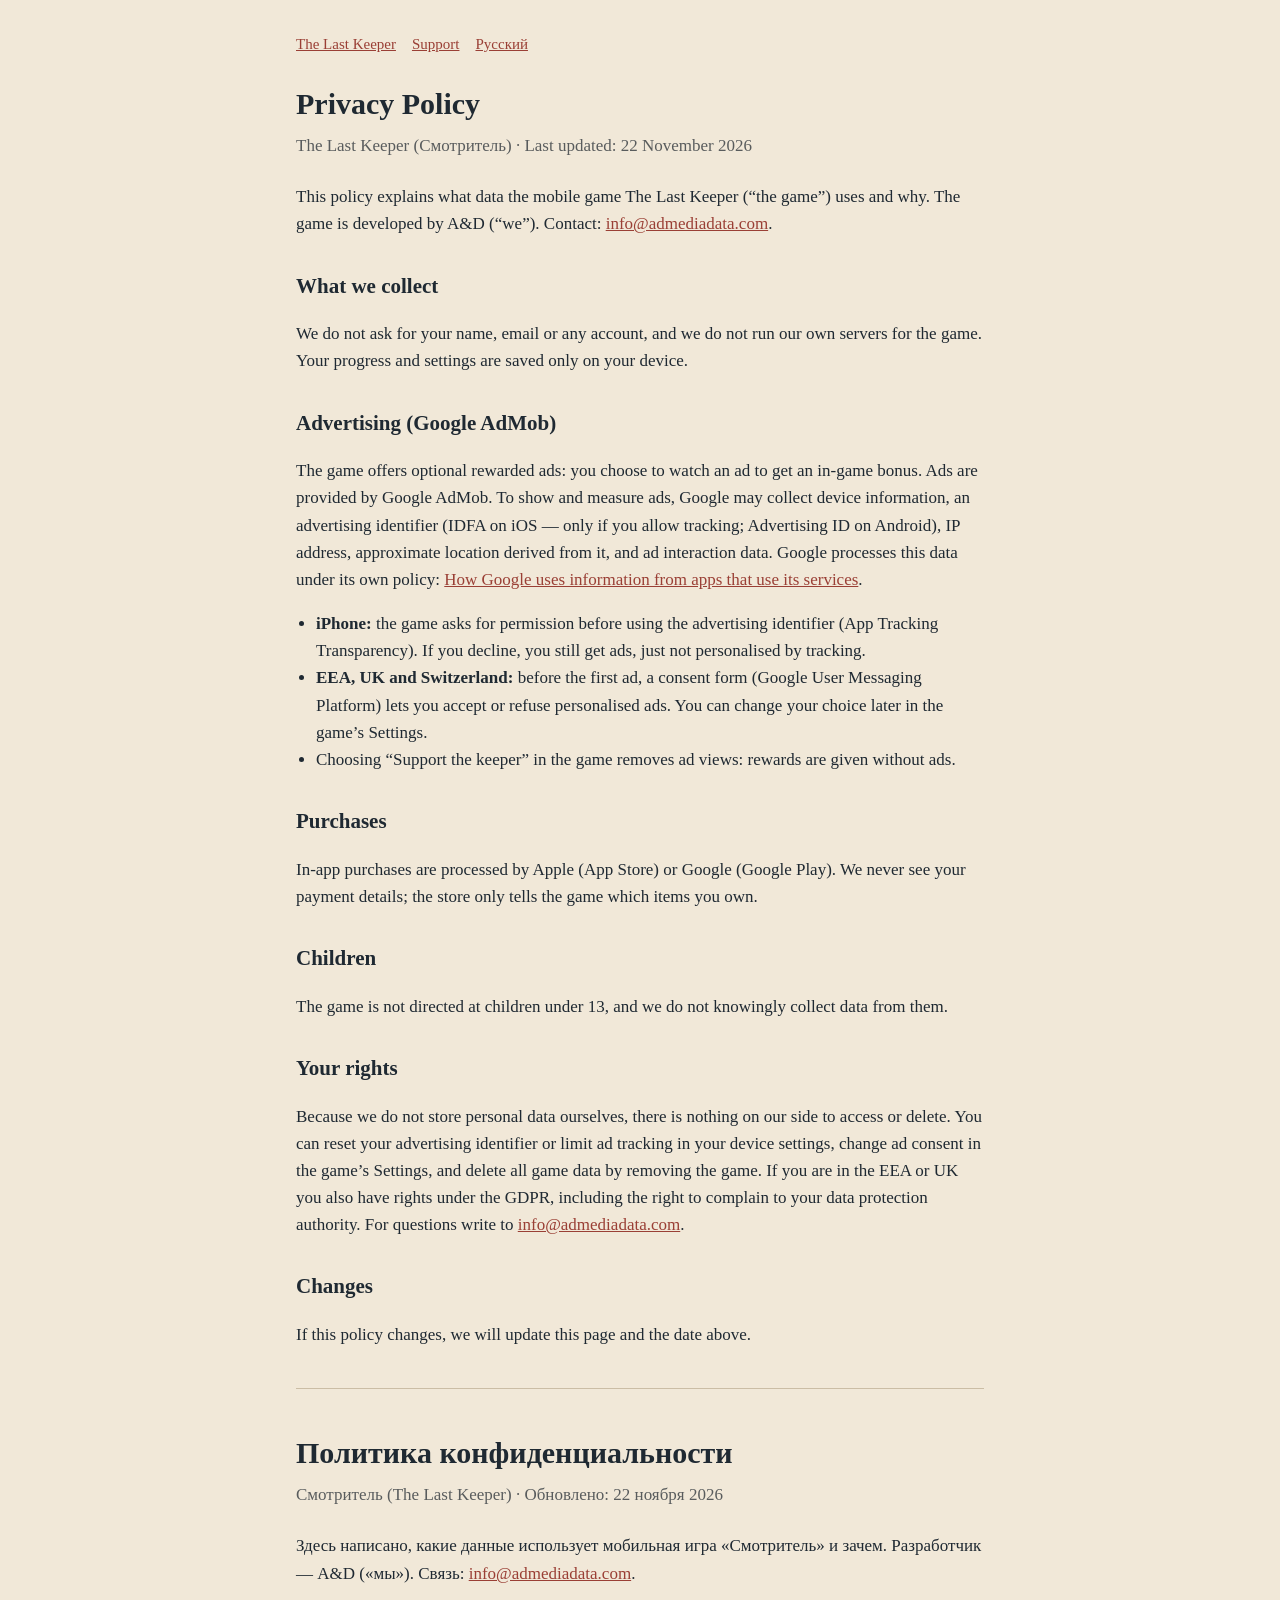
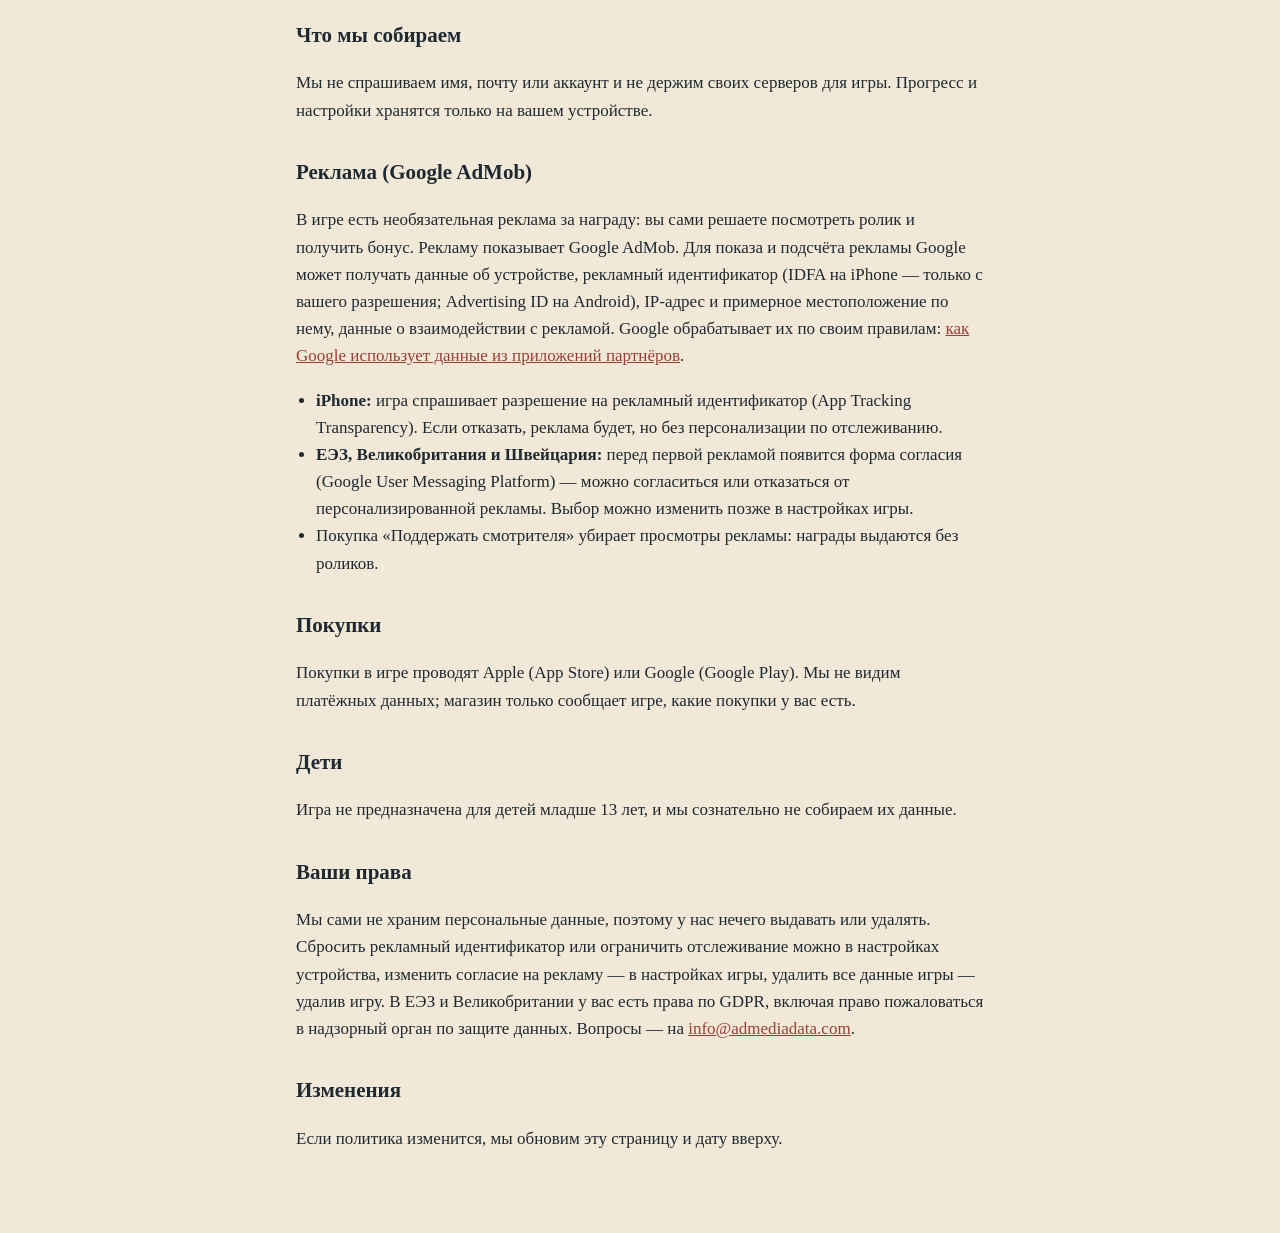
==== privacy.html @ fee724eb "Site for The Last Keeper: privacy policy, support, app-ads.txt Co-Authored-By: Claude Opus 5.5 <nore" ====
<!doctype html><html lang="en"><head><meta charset="utf-8"><meta name="viewport" content="width=device-width,initial-scale=1">
<title>Privacy Policy · The Last Keeper</title><link rel="stylesheet" href="style.css"></head><body><main>
<nav><a href="index.html">The Last Keeper</a><a href="support.html">Support</a><a href="#ru">Русский</a></nav>
<h1>Privacy Policy</h1><p class="sub">The Last Keeper (Смотритель) · Last updated: 22 November 2026</p>
<p>This policy explains what data the mobile game The Last Keeper (“the game”) uses and why. The game is developed by A&amp;D (“we”). Contact: <a href="mailto:info@admediadata.com">info@admediadata.com</a>.</p>
<h2>What we collect</h2>
<p>We do not ask for your name, email or any account, and we do not run our own servers for the game. Your progress and settings are saved only on your device.</p>
<h2>Advertising (Google AdMob)</h2>
<p>The game offers optional rewarded ads: you choose to watch an ad to get an in-game bonus. Ads are provided by Google AdMob. To show and measure ads, Google may collect device information, an advertising identifier (IDFA on iOS — only if you allow tracking; Advertising ID on Android), IP address, approximate location derived from it, and ad interaction data. Google processes this data under its own policy: <a href="https://policies.google.com/technologies/partner-sites">How Google uses information from apps that use its services</a>.</p>
<ul>
<li><b>iPhone:</b> the game asks for permission before using the advertising identifier (App Tracking Transparency). If you decline, you still get ads, just not personalised by tracking.</li>
<li><b>EEA, UK and Switzerland:</b> before the first ad, a consent form (Google User Messaging Platform) lets you accept or refuse personalised ads. You can change your choice later in the game’s Settings.</li>
<li>Choosing “Support the keeper” in the game removes ad views: rewards are given without ads.</li>
</ul>
<h2>Purchases</h2>
<p>In-app purchases are processed by Apple (App Store) or Google (Google Play). We never see your payment details; the store only tells the game which items you own.</p>
<h2>Children</h2>
<p>The game is not directed at children under 13, and we do not knowingly collect data from them.</p>
<h2>Your rights</h2>
<p>Because we do not store personal data ourselves, there is nothing on our side to access or delete. You can reset your advertising identifier or limit ad tracking in your device settings, change ad consent in the game’s Settings, and delete all game data by removing the game. If you are in the EEA or UK you also have rights under the GDPR, including the right to complain to your data protection authority. For questions write to <a href="mailto:info@admediadata.com">info@admediadata.com</a>.</p>
<h2>Changes</h2>
<p>If this policy changes, we will update this page and the date above.</p>
<hr id="ru">
<h1>Политика конфиденциальности</h1><p class="sub">Смотритель (The Last Keeper) · Обновлено: 22 ноября 2026</p>
<p>Здесь написано, какие данные использует мобильная игра «Смотритель» и зачем. Разработчик — A&amp;D («мы»). Связь: <a href="mailto:info@admediadata.com">info@admediadata.com</a>.</p>
<h2>Что мы собираем</h2>
<p>Мы не спрашиваем имя, почту или аккаунт и не держим своих серверов для игры. Прогресс и настройки хранятся только на вашем устройстве.</p>
<h2>Реклама (Google AdMob)</h2>
<p>В игре есть необязательная реклама за награду: вы сами решаете посмотреть ролик и получить бонус. Рекламу показывает Google AdMob. Для показа и подсчёта рекламы Google может получать данные об устройстве, рекламный идентификатор (IDFA на iPhone — только с вашего разрешения; Advertising ID на Android), IP-адрес и примерное местоположение по нему, данные о взаимодействии с рекламой. Google обрабатывает их по своим правилам: <a href="https://policies.google.com/technologies/partner-sites?hl=ru">как Google использует данные из приложений партнёров</a>.</p>
<ul>
<li><b>iPhone:</b> игра спрашивает разрешение на рекламный идентификатор (App Tracking Transparency). Если отказать, реклама будет, но без персонализации по отслеживанию.</li>
<li><b>ЕЭЗ, Великобритания и Швейцария:</b> перед первой рекламой появится форма согласия (Google User Messaging Platform) — можно согласиться или отказаться от персонализированной рекламы. Выбор можно изменить позже в настройках игры.</li>
<li>Покупка «Поддержать смотрителя» убирает просмотры рекламы: награды выдаются без роликов.</li>
</ul>
<h2>Покупки</h2>
<p>Покупки в игре проводят Apple (App Store) или Google (Google Play). Мы не видим платёжных данных; магазин только сообщает игре, какие покупки у вас есть.</p>
<h2>Дети</h2>
<p>Игра не предназначена для детей младше 13 лет, и мы сознательно не собираем их данные.</p>
<h2>Ваши права</h2>
<p>Мы сами не храним персональные данные, поэтому у нас нечего выдавать или удалять. Сбросить рекламный идентификатор или ограничить отслеживание можно в настройках устройства, изменить согласие на рекламу — в настройках игры, удалить все данные игры — удалив игру. В ЕЭЗ и Великобритании у вас есть права по GDPR, включая право пожаловаться в надзорный орган по защите данных. Вопросы — на <a href="mailto:info@admediadata.com">info@admediadata.com</a>.</p>
<h2>Изменения</h2>
<p>Если политика изменится, мы обновим эту страницу и дату вверху.</p>
</main></body></html>
---- style.css ----
:root{--ink:#1f2932;--paper:#f1e8d8;--muted:#595c5d;--accent:#9a3f35}
*{box-sizing:border-box}
body{margin:0;background:var(--paper);color:var(--ink);font:17px/1.6 Georgia,"Times New Roman",serif}
main{max-width:720px;margin:0 auto;padding:32px 16px 64px}
h1{font-size:30px;margin:0 0 4px}h2{font-size:21px;margin:32px 0 8px}
.sub{color:var(--muted);margin:0 0 24px}
a{color:var(--accent)}
nav{display:flex;gap:16px;margin-bottom:24px;font-size:15px}
hr{border:0;border-top:1px solid #cbbda5;margin:40px 0}
ul{padding-left:20px}
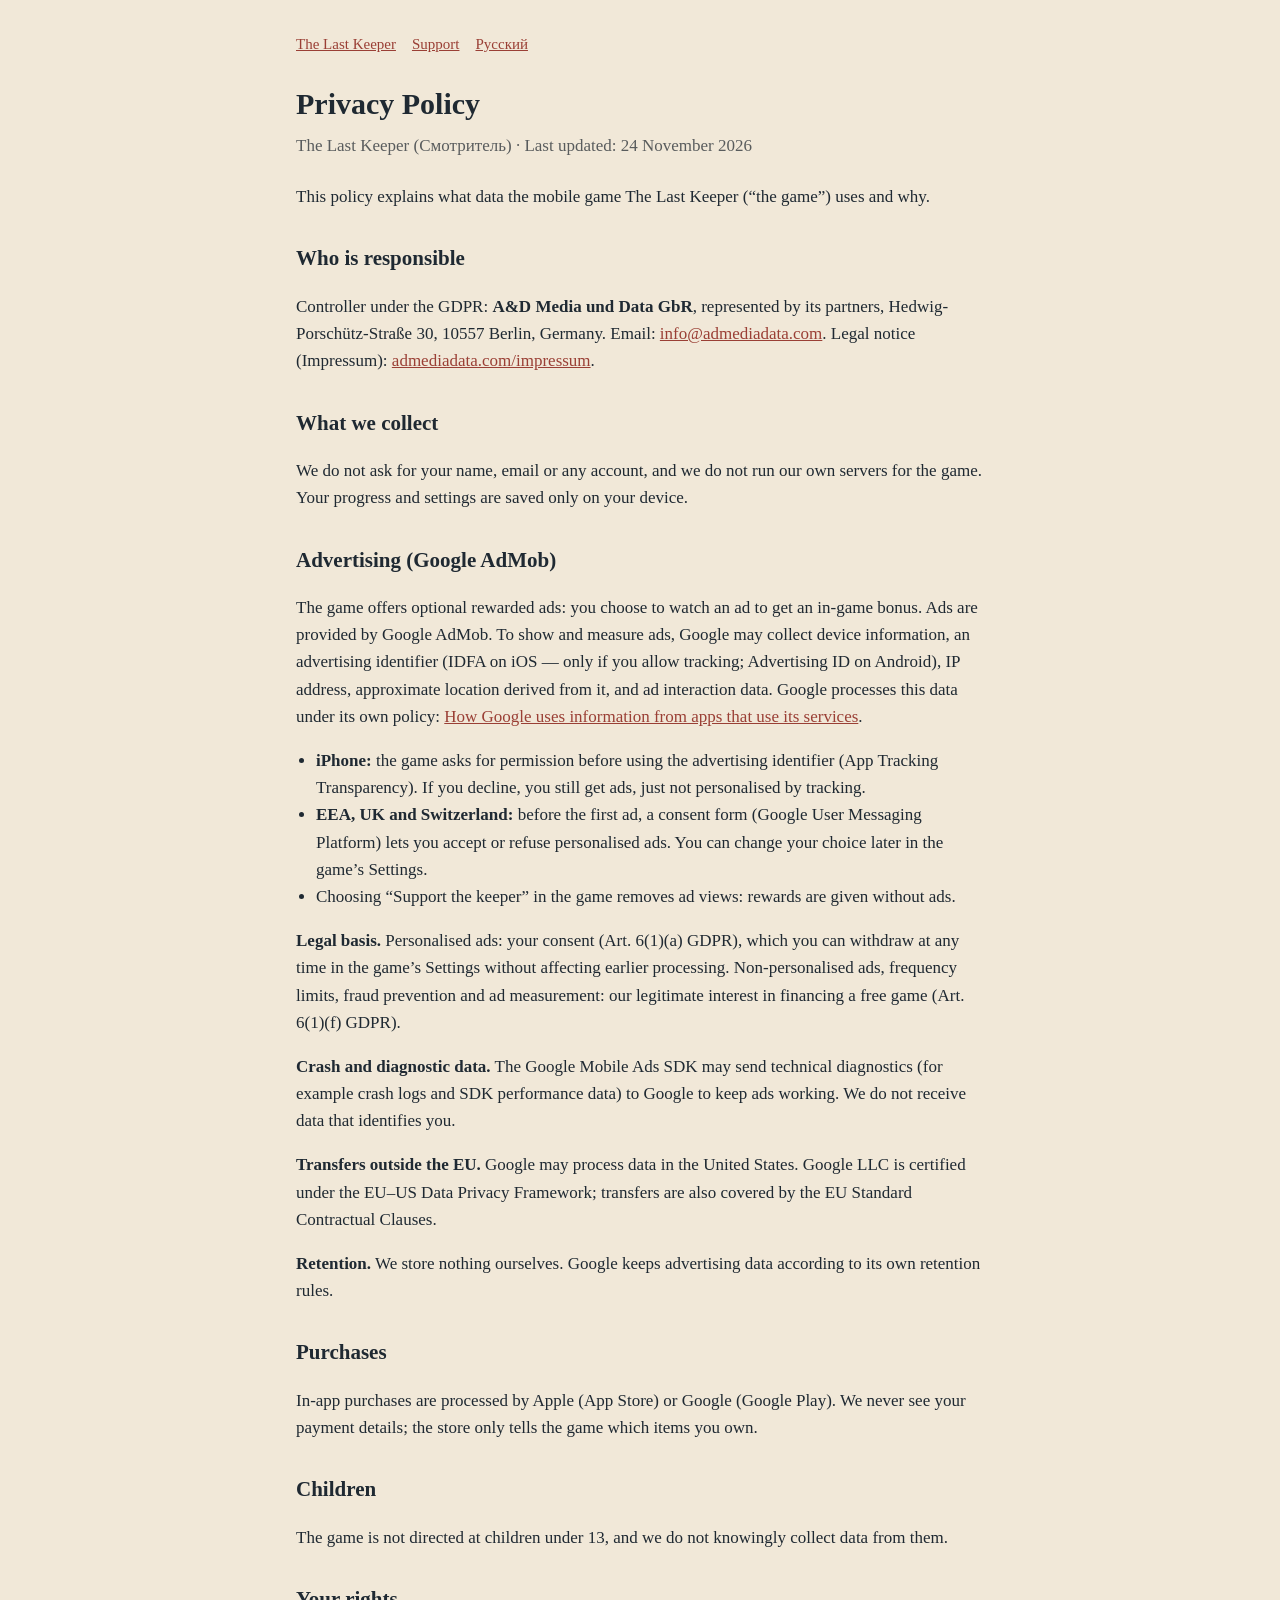
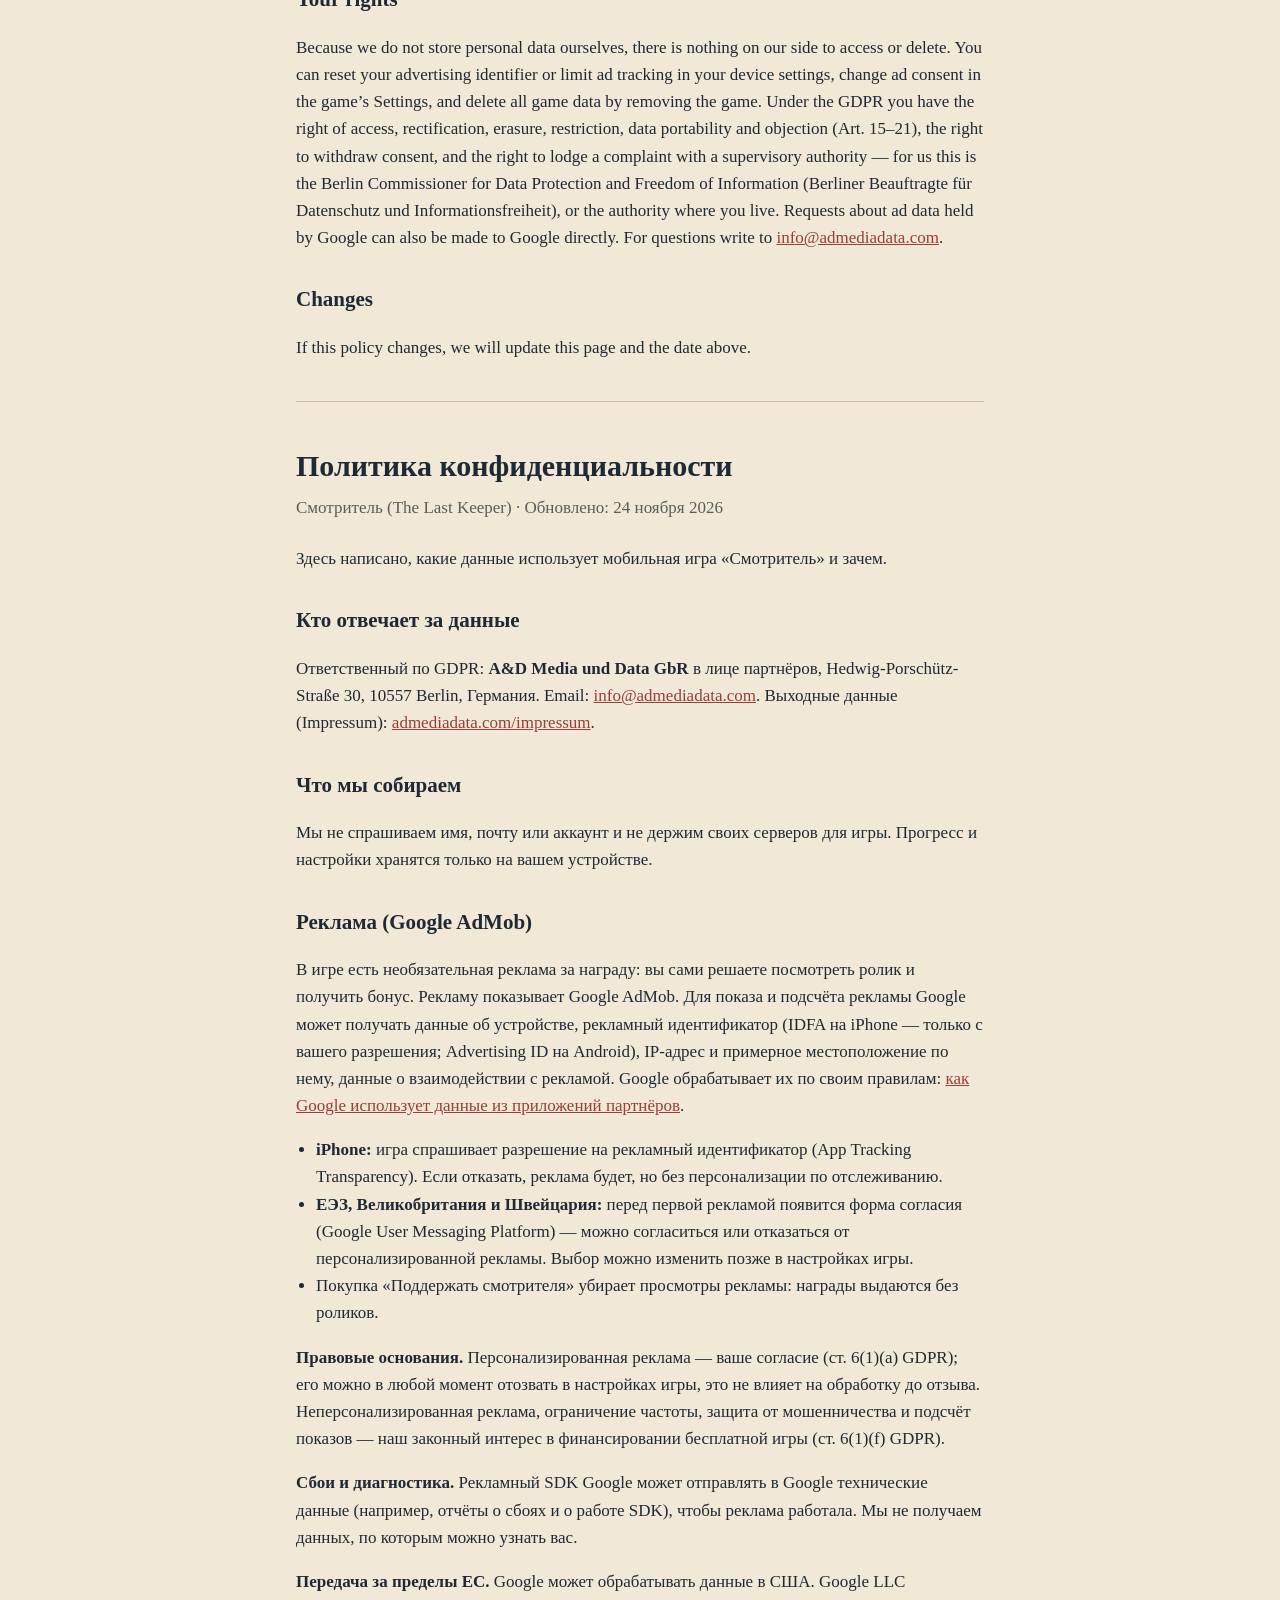
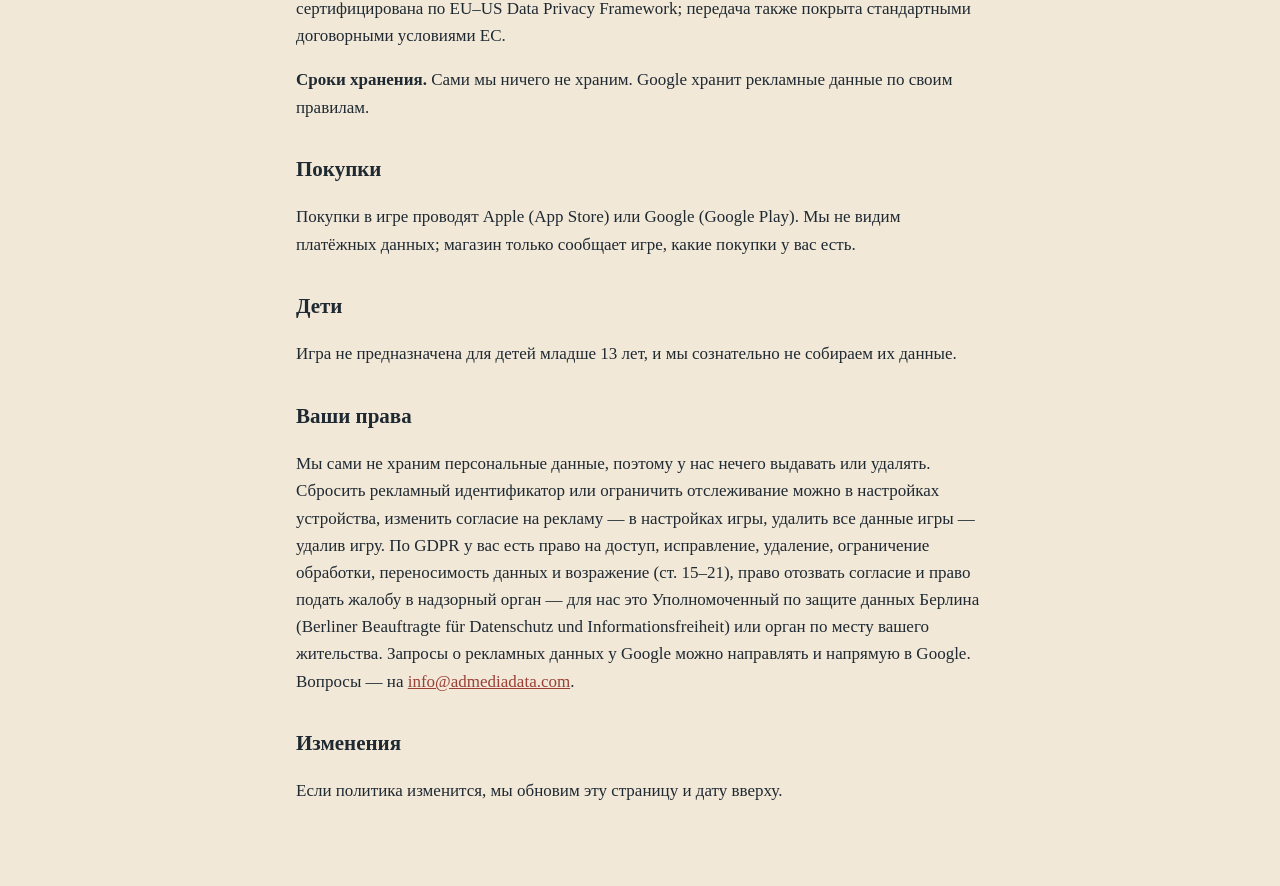
==== commit 5ec75fbe: "Privacy policy: controller and address, GDPR legal bases, transfers, retention, rights Co-Authored-B" ====
--- a/privacy.html
+++ b/privacy.html
@@ -1,8 +1,10 @@
 <!doctype html><html lang="en"><head><meta charset="utf-8"><meta name="viewport" content="width=device-width,initial-scale=1">
 <title>Privacy Policy · The Last Keeper</title><link rel="stylesheet" href="style.css"></head><body><main>
 <nav><a href="index.html">The Last Keeper</a><a href="support.html">Support</a><a href="#ru">Русский</a></nav>
-<h1>Privacy Policy</h1><p class="sub">The Last Keeper (Смотритель) · Last updated: 22 November 2026</p>
-<p>This policy explains what data the mobile game The Last Keeper (“the game”) uses and why. The game is developed by A&amp;D (“we”). Contact: <a href="mailto:info@admediadata.com">info@admediadata.com</a>.</p>
+<h1>Privacy Policy</h1><p class="sub">The Last Keeper (Смотритель) · Last updated: 24 November 2026</p>
+<p>This policy explains what data the mobile game The Last Keeper (“the game”) uses and why.</p>
+<h2>Who is responsible</h2>
+<p>Controller under the GDPR: <b>A&amp;D Media und Data GbR</b>, represented by its partners, Hedwig-Porschütz-Straße 30, 10557 Berlin, Germany. Email: <a href="mailto:info@admediadata.com">info@admediadata.com</a>. Legal notice (Impressum): <a href="https://admediadata.com/impressum">admediadata.com/impressum</a>.</p>
 <h2>What we collect</h2>
 <p>We do not ask for your name, email or any account, and we do not run our own servers for the game. Your progress and settings are saved only on your device.</p>
 <h2>Advertising (Google AdMob)</h2>
@@ -12,17 +14,23 @@
 <li><b>EEA, UK and Switzerland:</b> before the first ad, a consent form (Google User Messaging Platform) lets you accept or refuse personalised ads. You can change your choice later in the game’s Settings.</li>
 <li>Choosing “Support the keeper” in the game removes ad views: rewards are given without ads.</li>
 </ul>
+<p><b>Legal basis.</b> Personalised ads: your consent (Art. 6(1)(a) GDPR), which you can withdraw at any time in the game’s Settings without affecting earlier processing. Non-personalised ads, frequency limits, fraud prevention and ad measurement: our legitimate interest in financing a free game (Art. 6(1)(f) GDPR).</p>
+<p><b>Crash and diagnostic data.</b> The Google Mobile Ads SDK may send technical diagnostics (for example crash logs and SDK performance data) to Google to keep ads working. We do not receive data that identifies you.</p>
+<p><b>Transfers outside the EU.</b> Google may process data in the United States. Google LLC is certified under the EU–US Data Privacy Framework; transfers are also covered by the EU Standard Contractual Clauses.</p>
+<p><b>Retention.</b> We store nothing ourselves. Google keeps advertising data according to its own retention rules.</p>
 <h2>Purchases</h2>
 <p>In-app purchases are processed by Apple (App Store) or Google (Google Play). We never see your payment details; the store only tells the game which items you own.</p>
 <h2>Children</h2>
 <p>The game is not directed at children under 13, and we do not knowingly collect data from them.</p>
 <h2>Your rights</h2>
-<p>Because we do not store personal data ourselves, there is nothing on our side to access or delete. You can reset your advertising identifier or limit ad tracking in your device settings, change ad consent in the game’s Settings, and delete all game data by removing the game. If you are in the EEA or UK you also have rights under the GDPR, including the right to complain to your data protection authority. For questions write to <a href="mailto:info@admediadata.com">info@admediadata.com</a>.</p>
+<p>Because we do not store personal data ourselves, there is nothing on our side to access or delete. You can reset your advertising identifier or limit ad tracking in your device settings, change ad consent in the game’s Settings, and delete all game data by removing the game. Under the GDPR you have the right of access, rectification, erasure, restriction, data portability and objection (Art. 15–21), the right to withdraw consent, and the right to lodge a complaint with a supervisory authority — for us this is the Berlin Commissioner for Data Protection and Freedom of Information (Berliner Beauftragte für Datenschutz und Informationsfreiheit), or the authority where you live. Requests about ad data held by Google can also be made to Google directly. For questions write to <a href="mailto:info@admediadata.com">info@admediadata.com</a>.</p>
 <h2>Changes</h2>
 <p>If this policy changes, we will update this page and the date above.</p>
 <hr id="ru">
-<h1>Политика конфиденциальности</h1><p class="sub">Смотритель (The Last Keeper) · Обновлено: 22 ноября 2026</p>
-<p>Здесь написано, какие данные использует мобильная игра «Смотритель» и зачем. Разработчик — A&amp;D («мы»). Связь: <a href="mailto:info@admediadata.com">info@admediadata.com</a>.</p>
+<h1>Политика конфиденциальности</h1><p class="sub">Смотритель (The Last Keeper) · Обновлено: 24 ноября 2026</p>
+<p>Здесь написано, какие данные использует мобильная игра «Смотритель» и зачем.</p>
+<h2>Кто отвечает за данные</h2>
+<p>Ответственный по GDPR: <b>A&amp;D Media und Data GbR</b> в лице партнёров, Hedwig-Porschütz-Straße 30, 10557 Berlin, Германия. Email: <a href="mailto:info@admediadata.com">info@admediadata.com</a>. Выходные данные (Impressum): <a href="https://admediadata.com/impressum">admediadata.com/impressum</a>.</p>
 <h2>Что мы собираем</h2>
 <p>Мы не спрашиваем имя, почту или аккаунт и не держим своих серверов для игры. Прогресс и настройки хранятся только на вашем устройстве.</p>
 <h2>Реклама (Google AdMob)</h2>
@@ -32,12 +40,16 @@
 <li><b>ЕЭЗ, Великобритания и Швейцария:</b> перед первой рекламой появится форма согласия (Google User Messaging Platform) — можно согласиться или отказаться от персонализированной рекламы. Выбор можно изменить позже в настройках игры.</li>
 <li>Покупка «Поддержать смотрителя» убирает просмотры рекламы: награды выдаются без роликов.</li>
 </ul>
+<p><b>Правовые основания.</b> Персонализированная реклама — ваше согласие (ст. 6(1)(a) GDPR); его можно в любой момент отозвать в настройках игры, это не влияет на обработку до отзыва. Неперсонализированная реклама, ограничение частоты, защита от мошенничества и подсчёт показов — наш законный интерес в финансировании бесплатной игры (ст. 6(1)(f) GDPR).</p>
+<p><b>Сбои и диагностика.</b> Рекламный SDK Google может отправлять в Google технические данные (например, отчёты о сбоях и о работе SDK), чтобы реклама работала. Мы не получаем данных, по которым можно узнать вас.</p>
+<p><b>Передача за пределы ЕС.</b> Google может обрабатывать данные в США. Google LLC сертифицирована по EU–US Data Privacy Framework; передача также покрыта стандартными договорными условиями ЕС.</p>
+<p><b>Сроки хранения.</b> Сами мы ничего не храним. Google хранит рекламные данные по своим правилам.</p>
 <h2>Покупки</h2>
 <p>Покупки в игре проводят Apple (App Store) или Google (Google Play). Мы не видим платёжных данных; магазин только сообщает игре, какие покупки у вас есть.</p>
 <h2>Дети</h2>
 <p>Игра не предназначена для детей младше 13 лет, и мы сознательно не собираем их данные.</p>
 <h2>Ваши права</h2>
-<p>Мы сами не храним персональные данные, поэтому у нас нечего выдавать или удалять. Сбросить рекламный идентификатор или ограничить отслеживание можно в настройках устройства, изменить согласие на рекламу — в настройках игры, удалить все данные игры — удалив игру. В ЕЭЗ и Великобритании у вас есть права по GDPR, включая право пожаловаться в надзорный орган по защите данных. Вопросы — на <a href="mailto:info@admediadata.com">info@admediadata.com</a>.</p>
+<p>Мы сами не храним персональные данные, поэтому у нас нечего выдавать или удалять. Сбросить рекламный идентификатор или ограничить отслеживание можно в настройках устройства, изменить согласие на рекламу — в настройках игры, удалить все данные игры — удалив игру. По GDPR у вас есть право на доступ, исправление, удаление, ограничение обработки, переносимость данных и возражение (ст. 15–21), право отозвать согласие и право подать жалобу в надзорный орган — для нас это Уполномоченный по защите данных Берлина (Berliner Beauftragte für Datenschutz und Informationsfreiheit) или орган по месту вашего жительства. Запросы о рекламных данных у Google можно направлять и напрямую в Google. Вопросы — на <a href="mailto:info@admediadata.com">info@admediadata.com</a>.</p>
 <h2>Изменения</h2>
 <p>Если политика изменится, мы обновим эту страницу и дату вверху.</p>
 </main></body></html>
